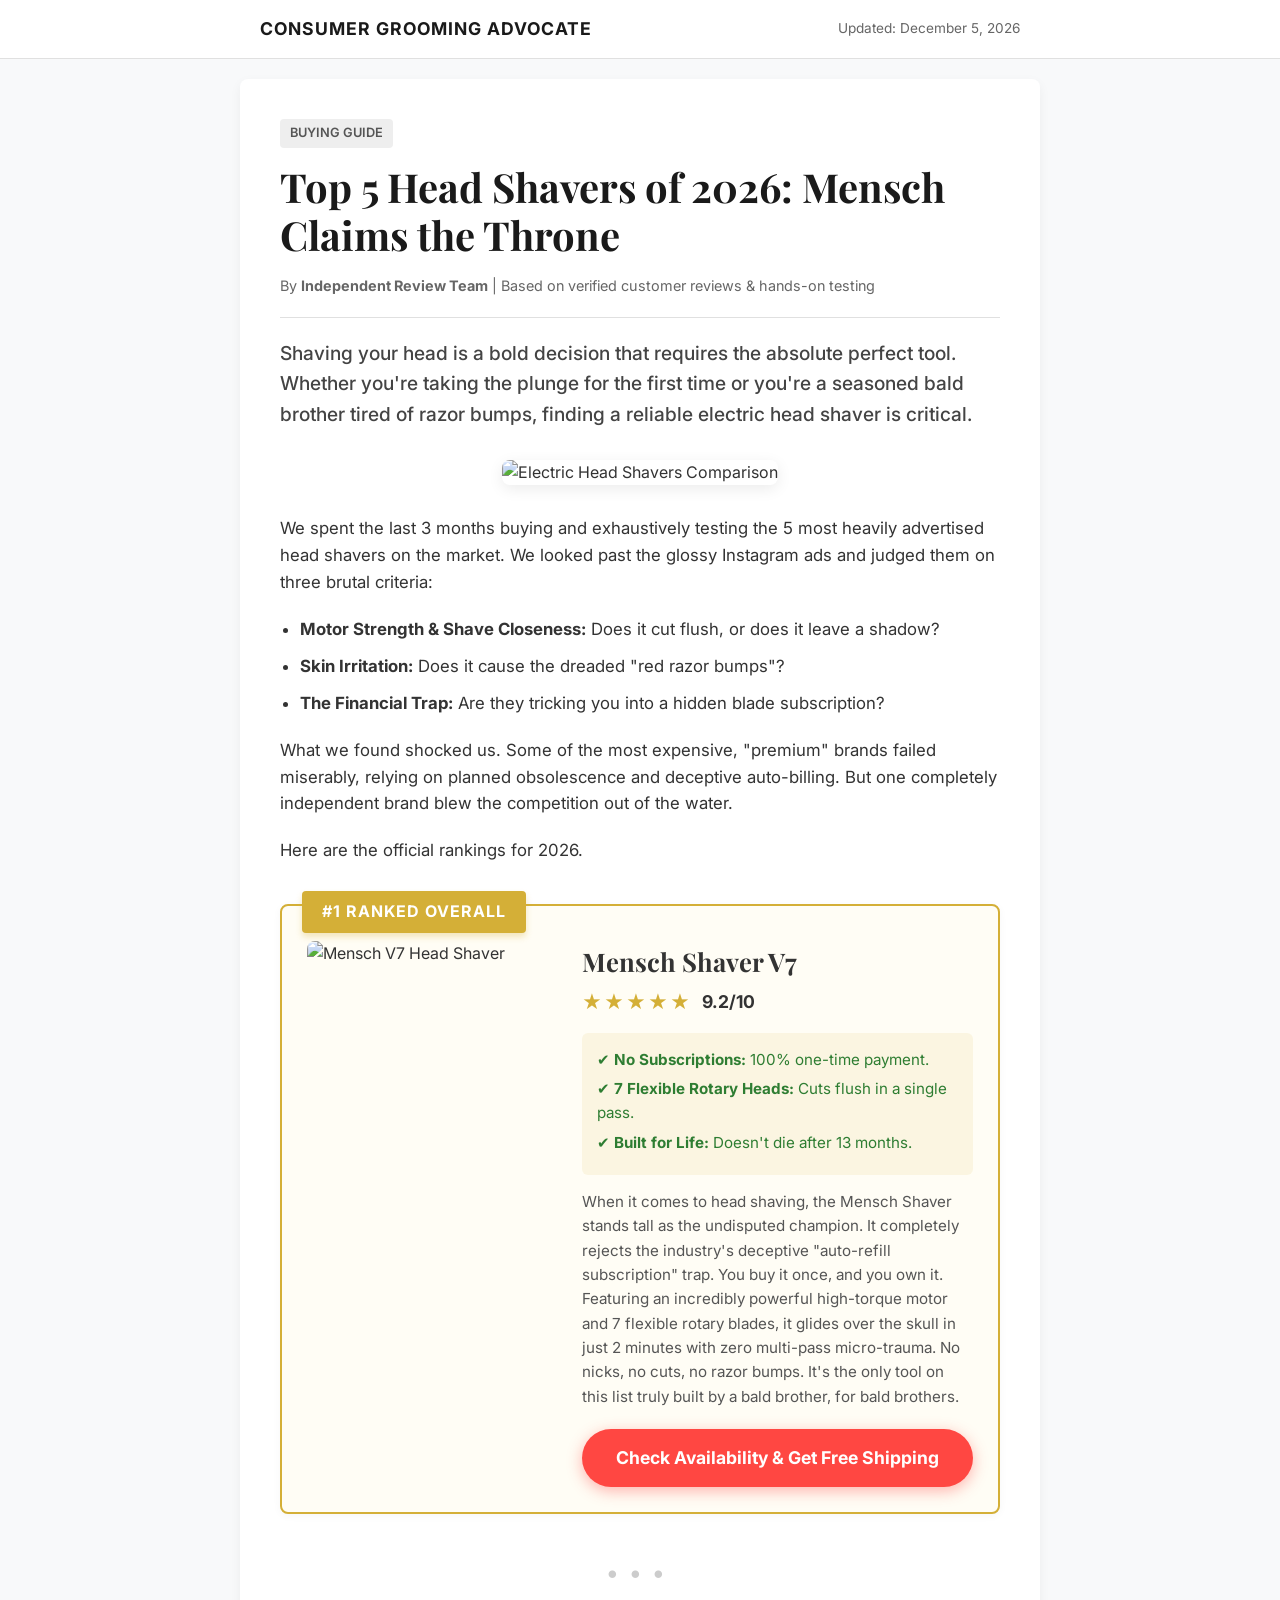
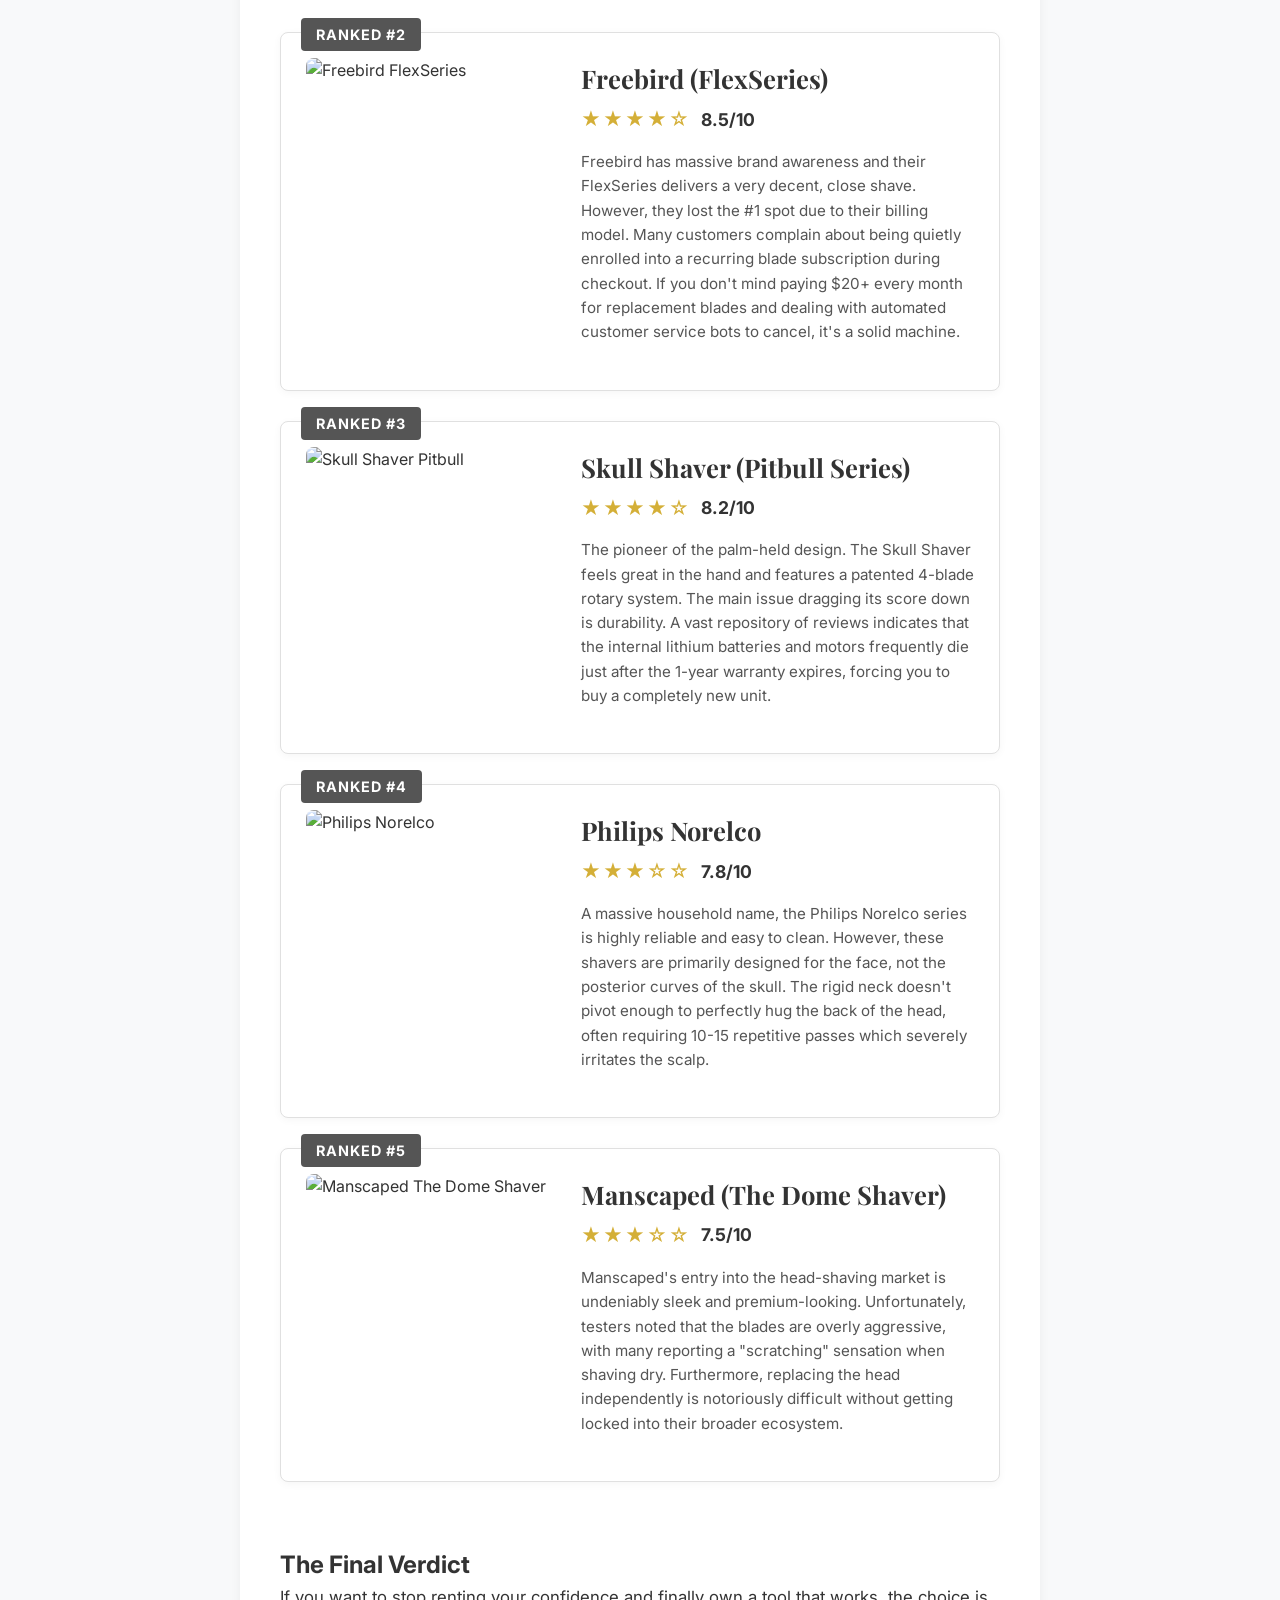
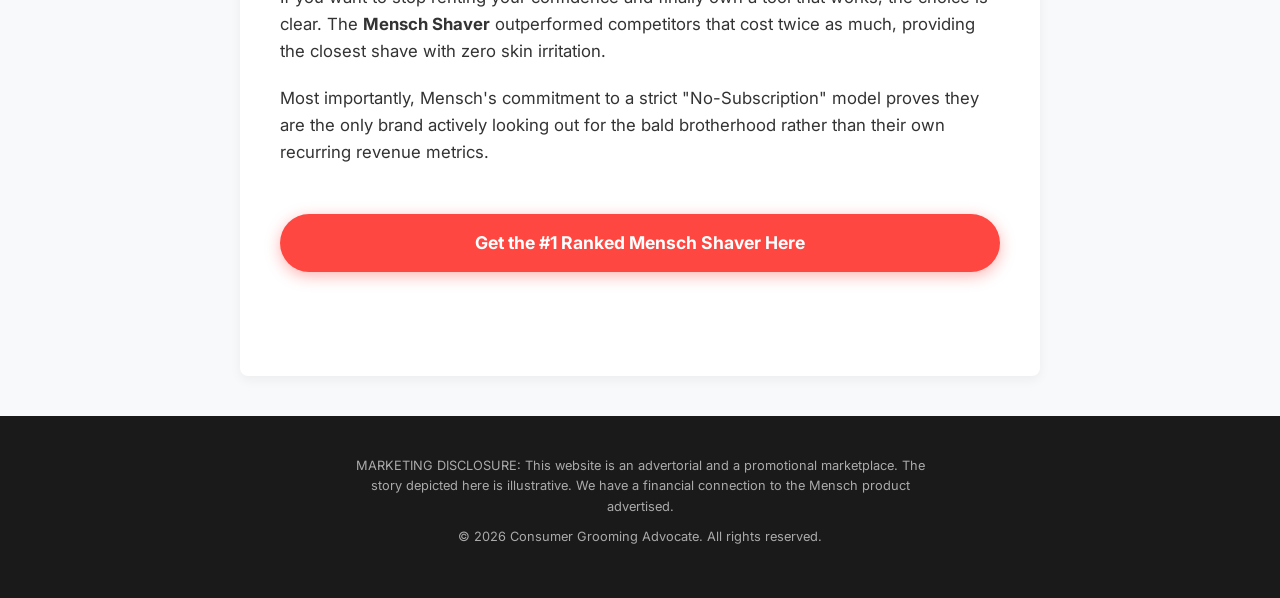
==== v4/index.html @ 23c62a21 "Add files via upload" ====
<!DOCTYPE html>
<html lang="en">
<head>
    <meta charset="UTF-8">
    <meta name="viewport" content="width=device-width, initial-scale=1.0">
    <title>Top 5 Head Shavers of 2026 | Consumer Grooming Advocate</title>
    <meta name="description" content="We tested the top head shavers on the market. See why Mensch claimed the #1 spot over Freebird, Skull Shaver, and Manscaped.">
    
    <!-- Google Fonts -->
    <link rel="preconnect" href="https://fonts.googleapis.com">
    <link rel="preconnect" href="https://fonts.gstatic.com" crossorigin>
    <link href="https://fonts.googleapis.com/css2?family=Inter:wght@400;500;600;700&family=Playfair+Display:wght@700;800&display=swap" rel="stylesheet">
    
    <link rel="stylesheet" href="styles.css">

    <!-- Meta Pixel Code -->
    <script>
    !function(f,b,e,v,n,t,s)
    {if(f.fbq)return;n=f.fbq=function(){n.callMethod?
    n.callMethod.apply(n,arguments):n.queue.push(arguments)};
    if(!f._fbq)f._fbq=n;n.push=n;n.loaded=!0;n.version='2.0';
    n.queue=[];t=b.createElement(e);t.async=!0;
    t.src=v;s=b.getElementsByTagName(e)[0];
    s.parentNode.insertBefore(t,s)}(window, document,'script',
    'https://connect.facebook.net/en_US/fbevents.js');
    fbq('init', '27125740710417165');
    fbq('track', 'PageView');
    </script>
    <noscript><img height="1" width="1" style="display:none"
    src="https://www.facebook.com/tr?id=27125740710417165&ev=PageView&noscript=1"
    /></noscript>
    <!-- End Meta Pixel Code -->
</head>
<body>

    <!-- Header -->
    <header class="site-header">
        <div class="container">
            <div class="logo">CONSUMER GROOMING ADVOCATE</div>
            <div class="header-date">Updated: <span id="current-date"></span></div>
        </div>
    </header>

    <main class="container article-container">
        <!-- Article Header -->
        <div class="article-header fade-in">
            <span class="category-tag">Buying Guide</span>
            <h1>Top 5 Head Shavers of 2026: Mensch Claims the Throne</h1>
            <div class="author-meta">
                By <strong>Independent Review Team</strong> | Based on verified customer reviews & hands-on testing
            </div>
        </div>

        <!-- Article Intro -->
        <div class="article-body fade-in">
            <p class="lead">Shaving your head is a bold decision that requires the absolute perfect tool. Whether you're taking the plunge for the first time or you're a seasoned bald brother tired of razor bumps, finding a reliable electric head shaver is critical.</p>
            
            <div style="margin: 30px 0; text-align: center;">
                <img src="ASSETS/hero.png" alt="Electric Head Shavers Comparison" style="max-width: 100%; border-radius: 8px; box-shadow: 0 4px 15px rgba(0,0,0,0.08);">
            </div>
            
            <p>We spent the last 3 months buying and exhaustively testing the 5 most heavily advertised head shavers on the market. We looked past the glossy Instagram ads and judged them on three brutal criteria:</p>
            <ul>
                <li><strong>Motor Strength & Shave Closeness:</strong> Does it cut flush, or does it leave a shadow?</li>
                <li><strong>Skin Irritation:</strong> Does it cause the dreaded "red razor bumps"?</li>
                <li><strong>The Financial Trap:</strong> Are they tricking you into a hidden blade subscription?</li>
            </ul>

            <p>What we found shocked us. Some of the most expensive, "premium" brands failed miserably, relying on planned obsolescence and deceptive auto-billing. But one completely independent brand blew the competition out of the water.</p>
            
            <p>Here are the official rankings for 2026.</p>
        </div>

        <!-- Rankings Section -->
        <div class="rankings-list">

            <!-- RANK #1: MENTSCH -->
            <div class="ranking-card winner-card fade-in">
                <div class="rank-badge rank-1">#1 RANKED OVERALL</div>
                
                <div class="card-grid">
                    <div class="card-image-col">
                        <!-- IMAGE PLACEHOLDER FOR MENSCH -->
                        <img src="ASSETS/mensch.png" alt="Mensch V7 Head Shaver" style="width: 100%; height: auto; border-radius: 8px; object-fit: cover;">
                    </div>
                    <div class="card-content-col">
                        <h2>Mensch Shaver V7</h2>
                        <div class="rating-box">
                            <span class="stars">★★★★★</span>
                            <span class="score">9.2/10</span>
                        </div>
                        <ul class="pros-cons">
                            <li class="pro">✔ <strong>No Subscriptions:</strong> 100% one-time payment.</li>
                            <li class="pro">✔ <strong>7 Flexible Rotary Heads:</strong> Cuts flush in a single pass.</li>
                            <li class="pro">✔ <strong>Built for Life:</strong> Doesn't die after 13 months.</li>
                        </ul>
                        <p class="review-text">When it comes to head shaving, the Mensch Shaver stands tall as the undisputed champion. It completely rejects the industry's deceptive "auto-refill subscription" trap. You buy it once, and you own it. Featuring an incredibly powerful high-torque motor and 7 flexible rotary blades, it glides over the skull in just 2 minutes with zero multi-pass micro-trauma. No nicks, no cuts, no razor bumps. It's the only tool on this list truly built by a bald brother, for bald brothers.</p>
                        
                        <a href="https://trymensch.com/products/mensch-v7" class="cta-button pulse">Check Availability & Get Free Shipping</a>
                    </div>
                </div>
            </div>

            <div class="separator fade-in"></div>

            <!-- RANK #2: FREEBIRD -->
            <div class="ranking-card fade-in">
                <div class="rank-badge">RANKED #2</div>
                
                <div class="card-grid">
                    <div class="card-image-col">
                        <!-- IMAGE PLACEHOLDER FOR FREEBIRD -->
                        <img src="ASSETS/freebird.jpg" alt="Freebird FlexSeries" style="width: 100%; height: auto; border-radius: 8px; object-fit: cover;">
                    </div>
                    <div class="card-content-col">
                        <h2>Freebird (FlexSeries)</h2>
                        <div class="rating-box">
                            <span class="stars">★★★★☆</span>
                            <span class="score">8.5/10</span>
                        </div>
                        <p class="review-text">Freebird has massive brand awareness and their FlexSeries delivers a very decent, close shave. However, they lost the #1 spot due to their billing model. Many customers complain about being quietly enrolled into a recurring blade subscription during checkout. If you don't mind paying $20+ every month for replacement blades and dealing with automated customer service bots to cancel, it's a solid machine.</p>
                    </div>
                </div>
            </div>

            <!-- RANK #3: SKULL SHAVER -->
            <div class="ranking-card fade-in">
                <div class="rank-badge">RANKED #3</div>
                
                <div class="card-grid">
                    <div class="card-image-col">
                        <!-- IMAGE PLACEHOLDER FOR SKULL SHAVER -->
                        <img src="ASSETS/skull shaver.webp" alt="Skull Shaver Pitbull" style="width: 100%; height: auto; border-radius: 8px; object-fit: cover;">
                    </div>
                    <div class="card-content-col">
                        <h2>Skull Shaver (Pitbull Series)</h2>
                        <div class="rating-box">
                            <span class="stars">★★★★☆</span>
                            <span class="score">8.2/10</span>
                        </div>
                        <p class="review-text">The pioneer of the palm-held design. The Skull Shaver feels great in the hand and features a patented 4-blade rotary system. The main issue dragging its score down is durability. A vast repository of reviews indicates that the internal lithium batteries and motors frequently die just after the 1-year warranty expires, forcing you to buy a completely new unit.</p>
                    </div>
                </div>
            </div>

            <!-- RANK #4: PHILIPS NORELCO -->
            <div class="ranking-card fade-in">
                <div class="rank-badge">RANKED #4</div>
                
                <div class="card-grid">
                    <div class="card-image-col">
                        <!-- IMAGE PLACEHOLDER FOR PHILIPS -->
                        <img src="ASSETS/Philips Norelco.png" alt="Philips Norelco" style="width: 100%; height: auto; border-radius: 8px; object-fit: cover;">
                    </div>
                    <div class="card-content-col">
                        <h2>Philips Norelco</h2>
                        <div class="rating-box">
                            <span class="stars">★★★☆☆</span>
                            <span class="score">7.8/10</span>
                        </div>
                        <p class="review-text">A massive household name, the Philips Norelco series is highly reliable and easy to clean. However, these shavers are primarily designed for the face, not the posterior curves of the skull. The rigid neck doesn't pivot enough to perfectly hug the back of the head, often requiring 10-15 repetitive passes which severely irritates the scalp.</p>
                    </div>
                </div>
            </div>

            <!-- RANK #5: MANSCAPED -->
            <div class="ranking-card fade-in">
                <div class="rank-badge">RANKED #5</div>
                
                <div class="card-grid">
                    <div class="card-image-col">
                        <!-- IMAGE PLACEHOLDER FOR MANSCAPED -->
                        <img src="ASSETS/Manscaped (The Dome Shaver).png" alt="Manscaped The Dome Shaver" style="width: 100%; height: auto; border-radius: 8px; object-fit: cover;">
                    </div>
                    <div class="card-content-col">
                        <h2>Manscaped (The Dome Shaver)</h2>
                        <div class="rating-box">
                            <span class="stars">★★★☆☆</span>
                            <span class="score">7.5/10</span>
                        </div>
                        <p class="review-text">Manscaped's entry into the head-shaving market is undeniably sleek and premium-looking. Unfortunately, testers noted that the blades are overly aggressive, with many reporting a "scratching" sensation when shaving dry. Furthermore, replacing the head independently is notoriously difficult without getting locked into their broader ecosystem.</p>
                    </div>
                </div>
            </div>

        </div>

        <!-- Conclusion -->
        <div class="article-body fade-in" style="margin-top: 4rem; padding-bottom: 4rem;">
            <h2>The Final Verdict</h2>
            <p>If you want to stop renting your confidence and finally own a tool that works, the choice is clear. The <strong>Mensch Shaver</strong> outperformed competitors that cost twice as much, providing the closest shave with zero skin irritation.</p>
            <p>Most importantly, Mensch's commitment to a strict "No-Subscription" model proves they are the only brand actively looking out for the bald brotherhood rather than their own recurring revenue metrics.</p>
            
            <div style="text-align: center; margin-top: 3rem;">
                <a href="https://trymensch.com/products/mensch-v7" class="cta-button pulse">Get the #1 Ranked Mensch Shaver Here</a>
            </div>
        </div>

    </main>

    <footer class="site-footer">
        <div class="container">
            <p>MARKETING DISCLOSURE: This website is an advertorial and a promotional marketplace. The story depicted here is illustrative. We have a financial connection to the Mensch product advertised.</p>
            <p>&copy; 2026 Consumer Grooming Advocate. All rights reserved.</p>
        </div>
    </footer>


    <script src="script.js"></script>
</body>
</html>
---- v4/styles.css ----
:root {
    --primary-color: #1a1a1a;
    --bg-color: #f8f9fa;
    --text-color: #333333;
    --accent-color: #d4af37; /* Gold for winner */
    --link-color: #0056b3;
    --border-color: #e0e0e0;
    --card-bg: #ffffff;
    --cta-color: #ff4742;
    --cta-hover: #e03a35;
}

* {
    margin: 0;
    padding: 0;
    box-sizing: border-box;
}

body {
    font-family: 'Inter', sans-serif;
    background-color: var(--bg-color);
    color: var(--text-color);
    line-height: 1.6;
}

.container {
    max-width: 800px;
    margin: 0 auto;
    padding: 0 20px;
}

/* Header */
.site-header {
    background-color: #ffffff;
    border-bottom: 1px solid var(--border-color);
    padding: 15px 0;
    text-align: center;
}

.site-header .container {
    display: flex;
    justify-content: space-between;
    align-items: center;
}

.logo {
    font-weight: 700;
    font-size: 1.1rem;
    letter-spacing: 1px;
    color: var(--primary-color);
}

.header-date {
    font-size: 0.85rem;
    color: #666;
}

/* Article Container */
.article-container {
    background-color: #ffffff;
    padding: 40px 40px;
    margin-top: 20px;
    box-shadow: 0 4px 12px rgba(0,0,0,0.05);
    border-radius: 8px;
}

.category-tag {
    display: inline-block;
    background-color: #eee;
    color: #555;
    padding: 4px 10px;
    border-radius: 4px;
    font-size: 0.8rem;
    font-weight: 600;
    text-transform: uppercase;
    margin-bottom: 15px;
}

.article-header h1 {
    font-family: 'Playfair Display', serif;
    font-size: 2.5rem;
    line-height: 1.2;
    color: var(--primary-color);
    margin-bottom: 15px;
}

.author-meta {
    font-size: 0.9rem;
    color: #666;
    border-bottom: 1px solid var(--border-color);
    padding-bottom: 20px;
    margin-bottom: 20px;
}

.article-body .lead {
    font-size: 1.2rem;
    font-weight: 500;
    color: #444;
    margin-bottom: 20px;
}

.article-body p {
    margin-bottom: 20px;
    font-size: 1.05rem;
}

.article-body ul {
    margin-bottom: 20px;
    padding-left: 20px;
    font-size: 1.05rem;
}

.article-body li {
    margin-bottom: 10px;
}

/* Rankings */
.rankings-list {
    margin-top: 40px;
}

.ranking-card {
    background-color: var(--card-bg);
    border: 1px solid var(--border-color);
    border-radius: 8px;
    padding: 25px;
    margin-bottom: 30px;
    position: relative;
    box-shadow: 0 2px 8px rgba(0,0,0,0.04);
    transition: transform 0.2s ease;
}

.ranking-card:hover {
    transform: translateY(-2px);
}

.rank-badge {
    position: absolute;
    top: -15px;
    left: 20px;
    background-color: #555;
    color: white;
    padding: 5px 15px;
    font-weight: 700;
    border-radius: 4px;
    font-size: 0.9rem;
    letter-spacing: 1px;
}

.rank-1 {
    background-color: var(--accent-color);
    font-size: 1rem;
    padding: 8px 20px;
    box-shadow: 0 4px 6px rgba(212, 175, 55, 0.3);
}

.winner-card {
    border: 2px solid var(--accent-color);
    background-color: #fffdf5; /* Slight gold tint */
    padding: 35px 25px 25px;
}

.card-grid {
    display: flex;
    gap: 25px;
    align-items: flex-start;
}

.card-image-col {
    flex: 0 0 250px;
}

/* Image Placeholder Style */
.image-placeholder {
    width: 100%;
    aspect-ratio: 1 / 1;
    background-color: #e9ecef;
    border: 2px dashed #adb5bd;
    border-radius: 8px;
    display: flex;
    align-items: center;
    justify-content: center;
    text-align: center;
    padding: 20px;
    color: #6c757d;
    font-weight: 600;
    font-size: 0.9rem;
}

.card-content-col {
    flex: 1;
}

.card-content-col h2 {
    font-family: 'Playfair Display', serif;
    font-size: 1.6rem;
    margin-bottom: 5px;
    margin-top: 0;
}

.rating-box {
    margin-bottom: 15px;
    display: flex;
    align-items: center;
    gap: 10px;
}

.stars {
    color: var(--accent-color);
    font-size: 1.2rem;
    letter-spacing: 2px;
}

.score {
    font-weight: 700;
    font-size: 1.1rem;
}

.pros-cons {
    list-style: none;
    padding: 0;
    margin-bottom: 15px;
    background-color: rgba(212, 175, 55, 0.1);
    padding: 15px;
    border-radius: 6px;
}

.pro {
    color: #2e7d32;
    margin-bottom: 5px;
    font-size: 0.95rem;
}

.review-text {
    font-size: 0.95rem;
    color: #555;
    margin-bottom: 20px;
}

.separator {
    text-align: center;
    margin: 40px 0;
    color: #ccc;
    font-size: 1.5rem;
    letter-spacing: 10px;
}
.separator::after {
    content: "•••";
}

/* Buttons */
.cta-button {
    display: inline-block;
    background-color: var(--cta-color);
    color: white;
    text-decoration: none;
    padding: 15px 30px;
    font-size: 1.1rem;
    font-weight: 700;
    border-radius: 50px;
    text-align: center;
    transition: background-color 0.2s, transform 0.2s;
    width: 100%;
    box-shadow: 0 4px 15px rgba(255, 71, 66, 0.4);
}

.cta-button:hover {
    background-color: var(--cta-hover);
    transform: translateY(-2px);
}


.pulse {
    animation: pulse 2s infinite;
}

@keyframes pulse {
    0% { transform: scale(1); }
    50% { transform: scale(1.02); }
    100% { transform: scale(1); }
}

/* Animations */
.fade-in {
    opacity: 0;
    transform: translateY(20px);
    transition: opacity 0.6s ease-out, transform 0.6s ease-out;
}

.fade-in.visible {
    opacity: 1;
    transform: translateY(0);
}

/* Footer */
.site-footer {
    background-color: var(--primary-color);
    color: #aaa;
    text-align: center;
    padding: 40px 20px;
    font-size: 0.8rem;
    margin-top: 40px;
}

.site-footer p {
    margin-bottom: 10px;
    max-width: 600px;
    margin-left: auto;
    margin-right: auto;
}

/* Responsive */
@media (max-width: 768px) {
    .article-container {
        padding: 20px 15px;
        margin-top: 0;
        border-radius: 0;
    }
    
    .article-header h1 {
        font-size: 2rem;
    }
    
    .card-grid {
        flex-direction: column;
    }
    
    .card-image-col {
        width: 100%;
        flex: none;
    }
    
    .image-placeholder {
        aspect-ratio: 16/9;
    }
}
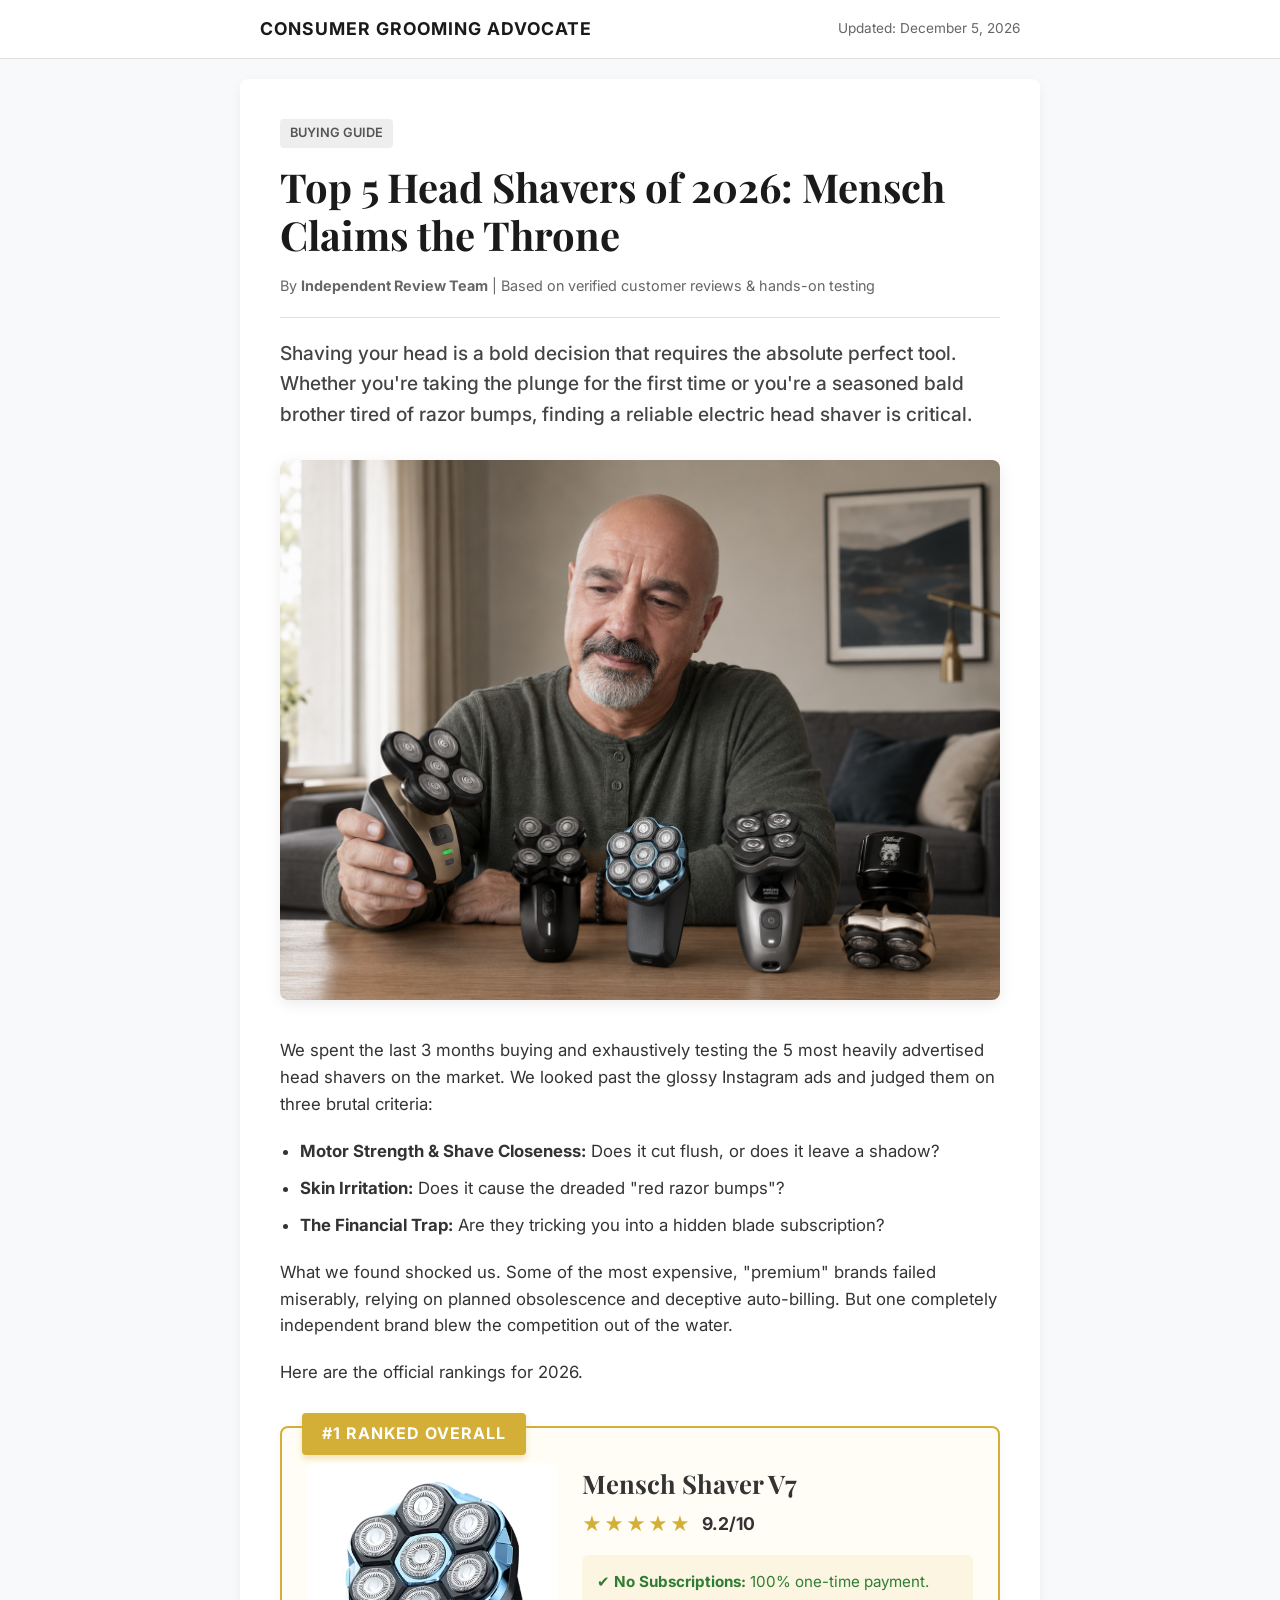
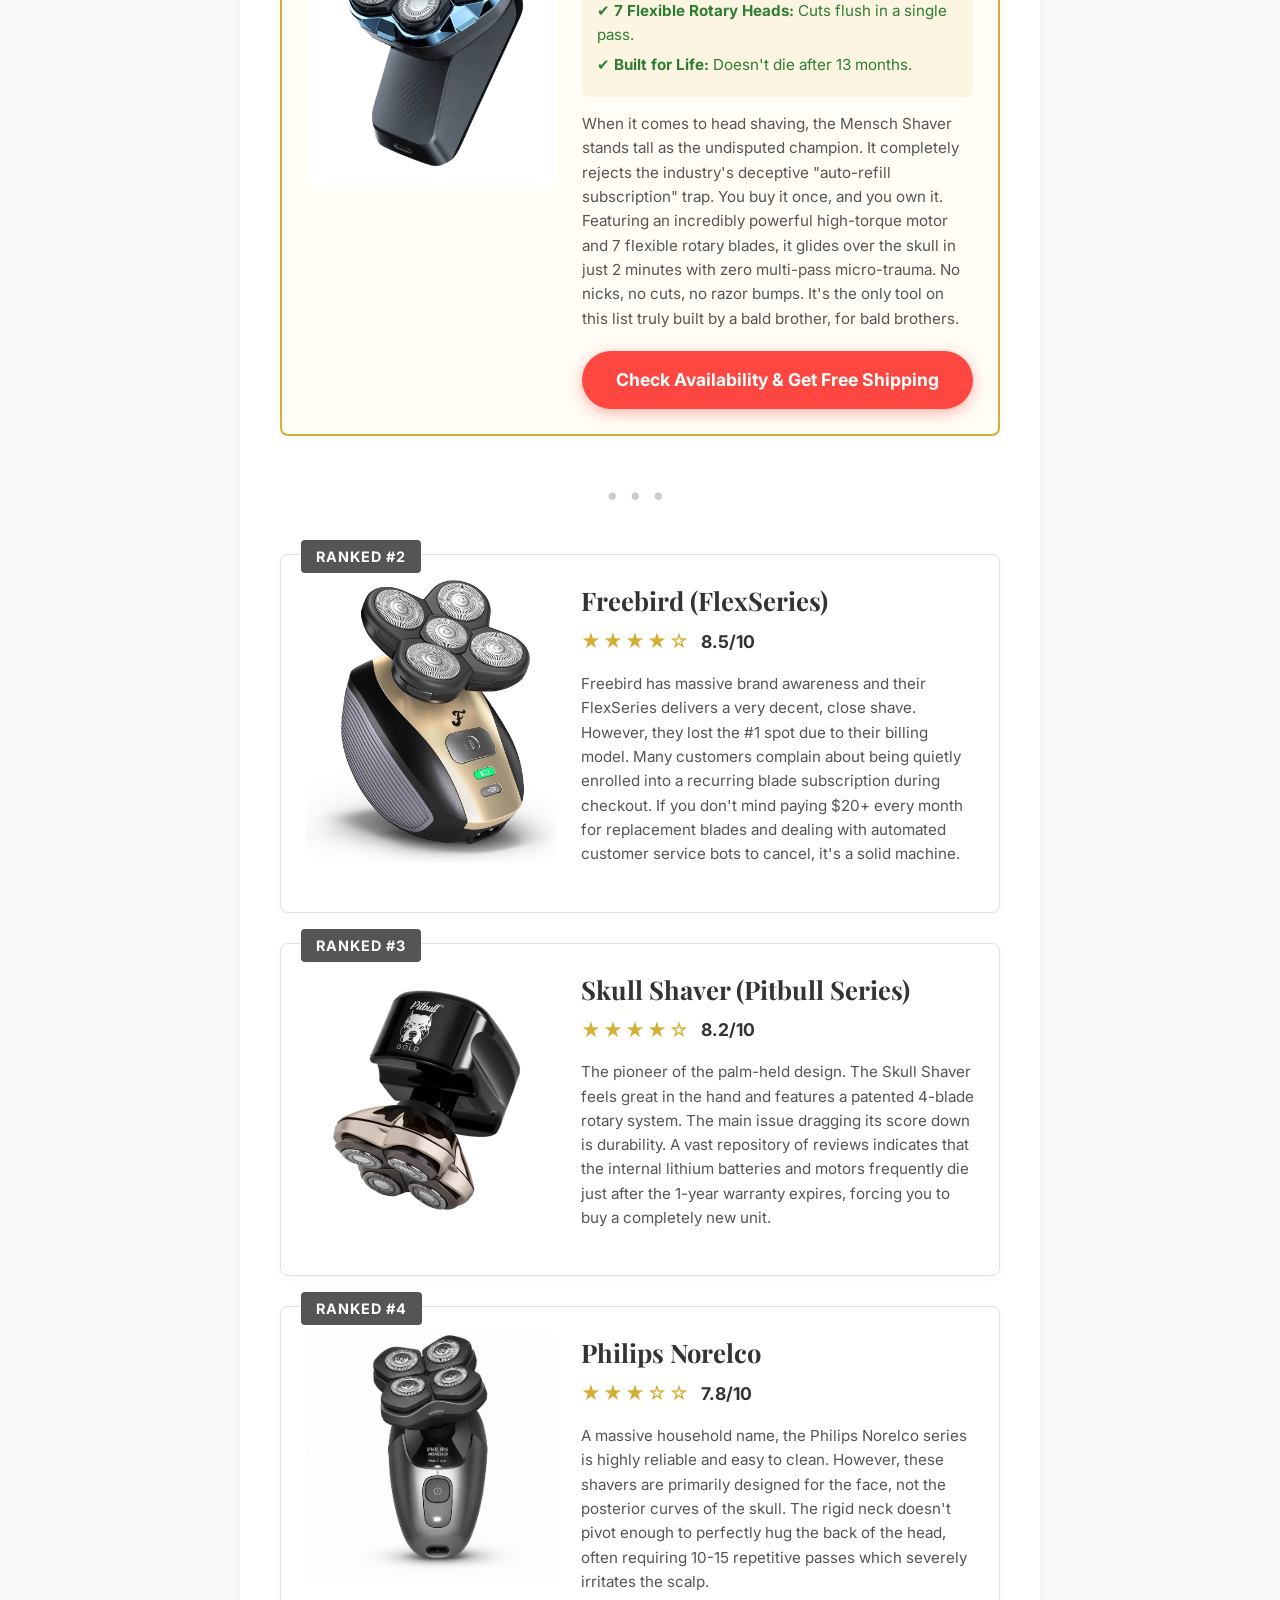
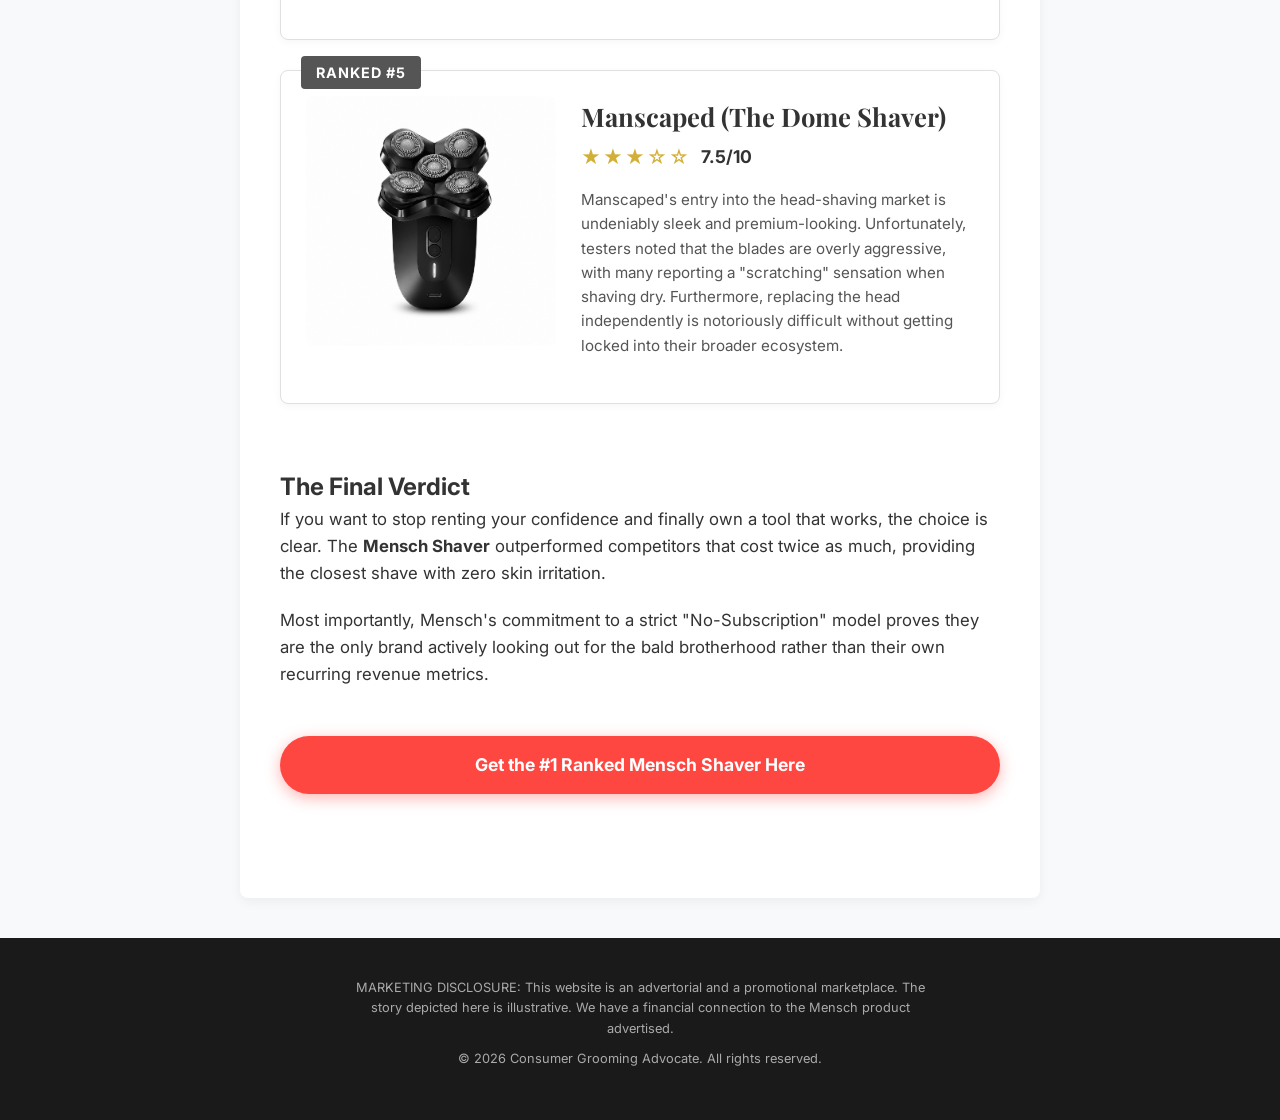
==== commit 728254e7: "Add files via upload" ====
--- a/v4/index.html
+++ b/v4/index.html
@@ -56,7 +56,7 @@
             <p class="lead">Shaving your head is a bold decision that requires the absolute perfect tool. Whether you're taking the plunge for the first time or you're a seasoned bald brother tired of razor bumps, finding a reliable electric head shaver is critical.</p>
             
             <div style="margin: 30px 0; text-align: center;">
-                <img src="ASSETS/hero.png" alt="Electric Head Shavers Comparison" style="max-width: 100%; border-radius: 8px; box-shadow: 0 4px 15px rgba(0,0,0,0.08);">
+                <img src="assets/hero.png" alt="Electric Head Shavers Comparison" style="max-width: 100%; border-radius: 8px; box-shadow: 0 4px 15px rgba(0,0,0,0.08);">
             </div>
             
             <p>We spent the last 3 months buying and exhaustively testing the 5 most heavily advertised head shavers on the market. We looked past the glossy Instagram ads and judged them on three brutal criteria:</p>
@@ -81,7 +81,7 @@
                 <div class="card-grid">
                     <div class="card-image-col">
                         <!-- IMAGE PLACEHOLDER FOR MENSCH -->
-                        <img src="ASSETS/mensch.png" alt="Mensch V7 Head Shaver" style="width: 100%; height: auto; border-radius: 8px; object-fit: cover;">
+                        <img src="assets/mensch.png" alt="Mensch V7 Head Shaver" style="width: 100%; height: auto; border-radius: 8px; object-fit: cover;">
                     </div>
                     <div class="card-content-col">
                         <h2>Mensch Shaver V7</h2>
@@ -110,7 +110,7 @@
                 <div class="card-grid">
                     <div class="card-image-col">
                         <!-- IMAGE PLACEHOLDER FOR FREEBIRD -->
-                        <img src="ASSETS/freebird.jpg" alt="Freebird FlexSeries" style="width: 100%; height: auto; border-radius: 8px; object-fit: cover;">
+                        <img src="assets/freebird.jpg" alt="Freebird FlexSeries" style="width: 100%; height: auto; border-radius: 8px; object-fit: cover;">
                     </div>
                     <div class="card-content-col">
                         <h2>Freebird (FlexSeries)</h2>
@@ -130,7 +130,7 @@
                 <div class="card-grid">
                     <div class="card-image-col">
                         <!-- IMAGE PLACEHOLDER FOR SKULL SHAVER -->
-                        <img src="ASSETS/skull shaver.webp" alt="Skull Shaver Pitbull" style="width: 100%; height: auto; border-radius: 8px; object-fit: cover;">
+                        <img src="assets/skull-shaver.webp" alt="Skull Shaver Pitbull" style="width: 100%; height: auto; border-radius: 8px; object-fit: cover;">
                     </div>
                     <div class="card-content-col">
                         <h2>Skull Shaver (Pitbull Series)</h2>
@@ -150,7 +150,7 @@
                 <div class="card-grid">
                     <div class="card-image-col">
                         <!-- IMAGE PLACEHOLDER FOR PHILIPS -->
-                        <img src="ASSETS/Philips Norelco.png" alt="Philips Norelco" style="width: 100%; height: auto; border-radius: 8px; object-fit: cover;">
+                        <img src="assets/philips.png" alt="Philips Norelco" style="width: 100%; height: auto; border-radius: 8px; object-fit: cover;">
                     </div>
                     <div class="card-content-col">
                         <h2>Philips Norelco</h2>
@@ -170,7 +170,7 @@
                 <div class="card-grid">
                     <div class="card-image-col">
                         <!-- IMAGE PLACEHOLDER FOR MANSCAPED -->
-                        <img src="ASSETS/Manscaped (The Dome Shaver).png" alt="Manscaped The Dome Shaver" style="width: 100%; height: auto; border-radius: 8px; object-fit: cover;">
+                        <img src="assets/manscaped.png" alt="Manscaped The Dome Shaver" style="width: 100%; height: auto; border-radius: 8px; object-fit: cover;">
                     </div>
                     <div class="card-content-col">
                         <h2>Manscaped (The Dome Shaver)</h2>
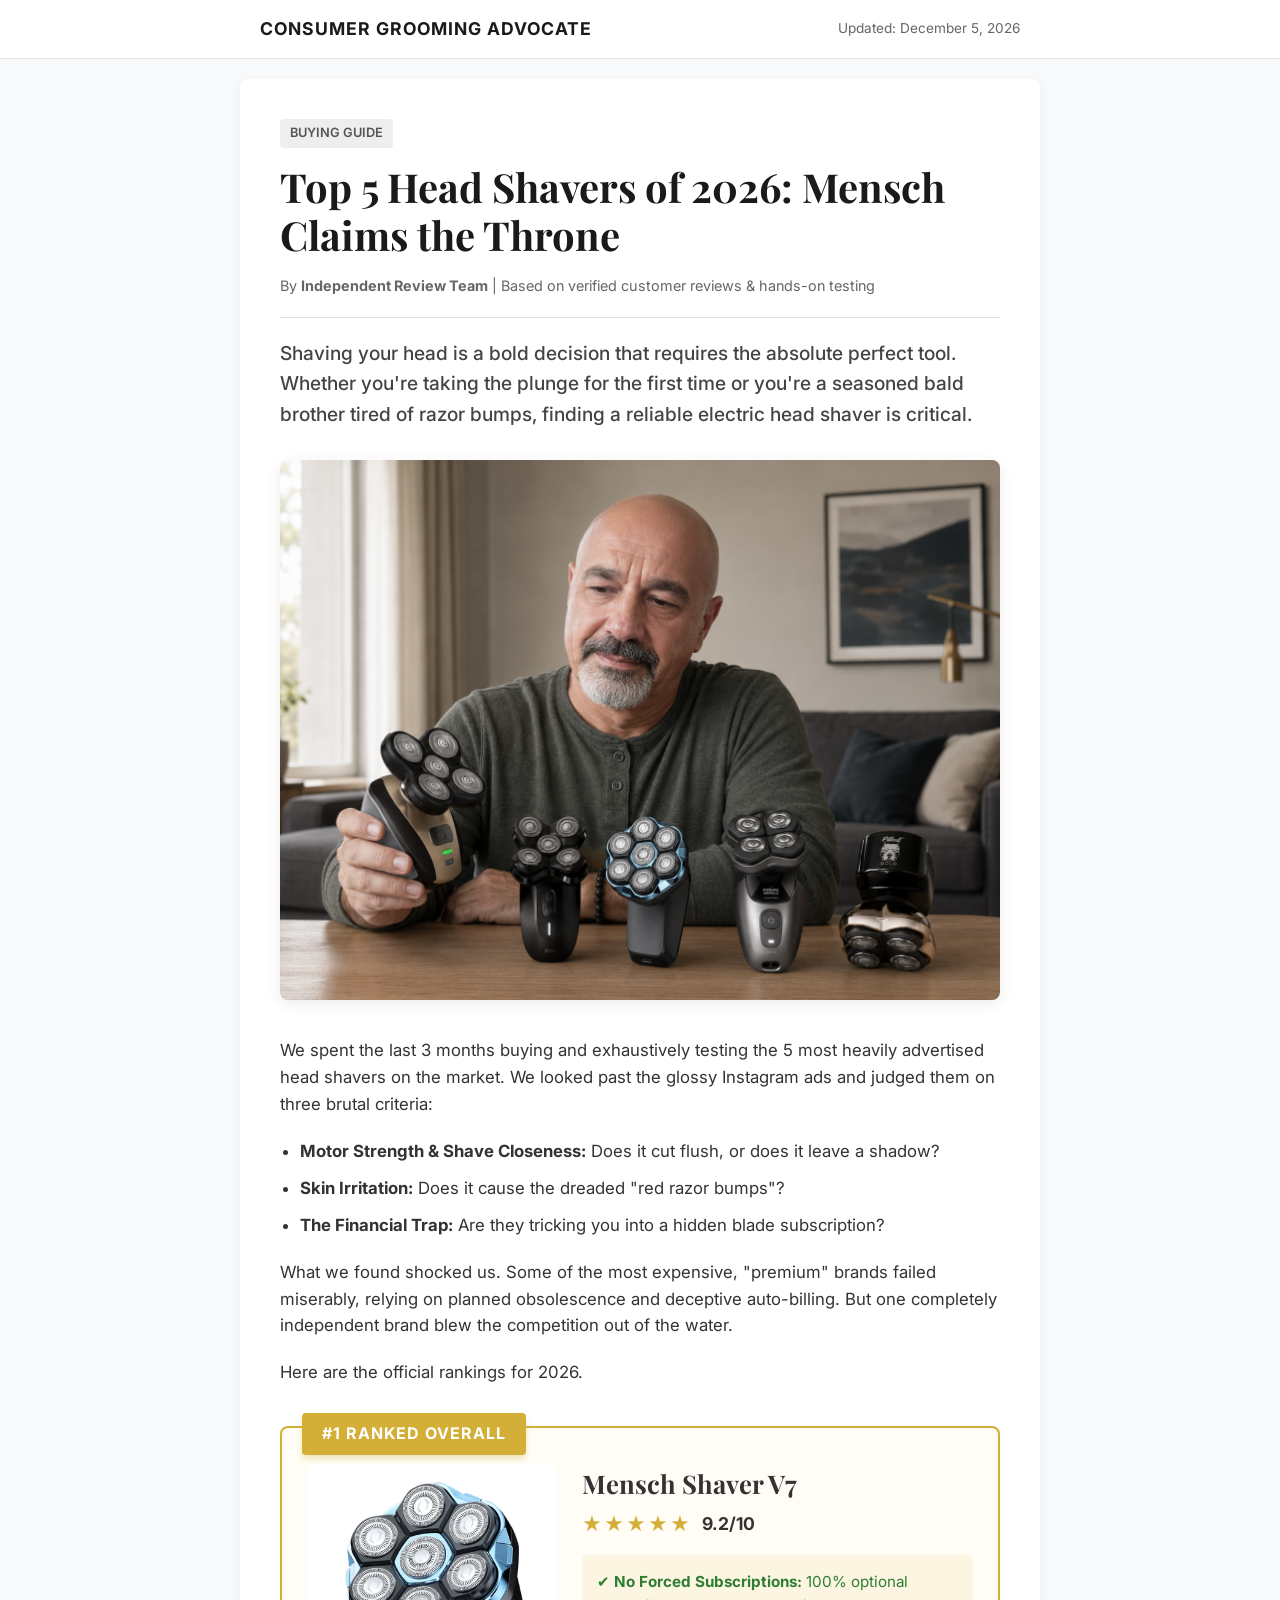
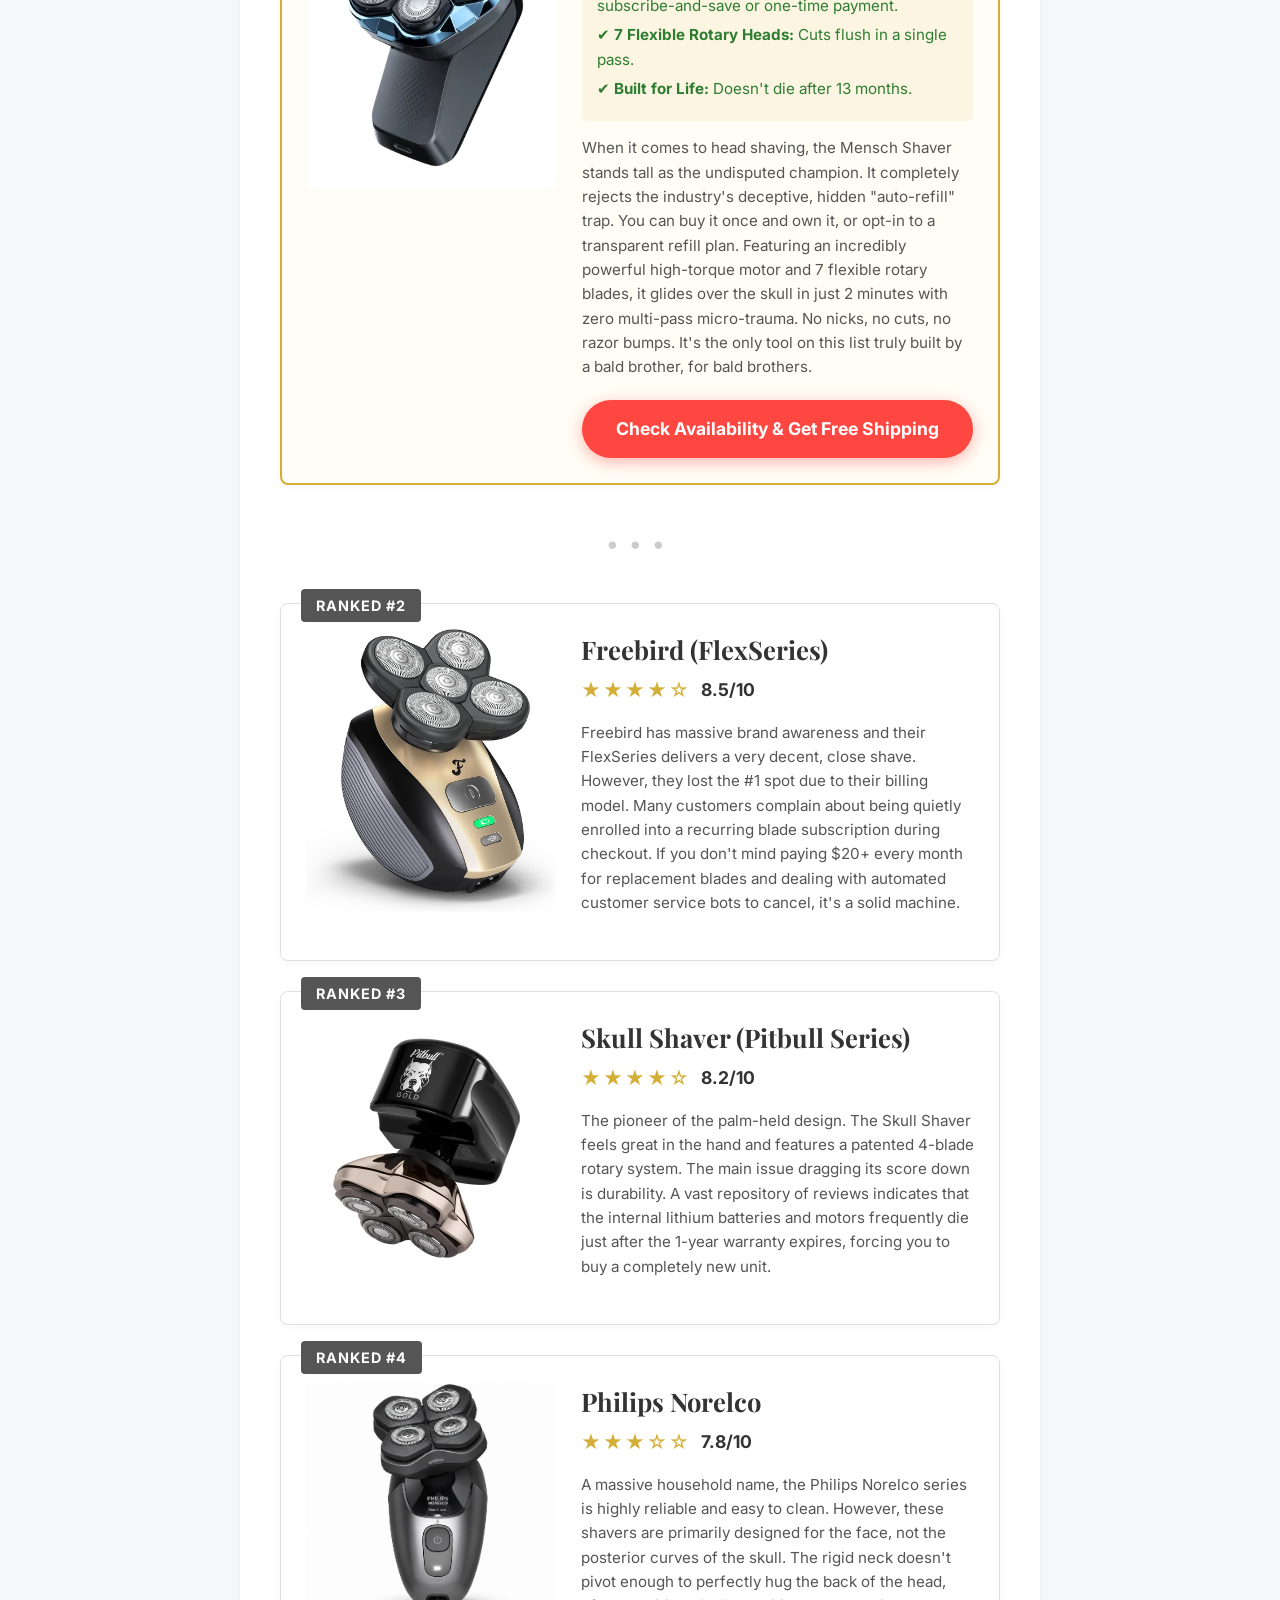
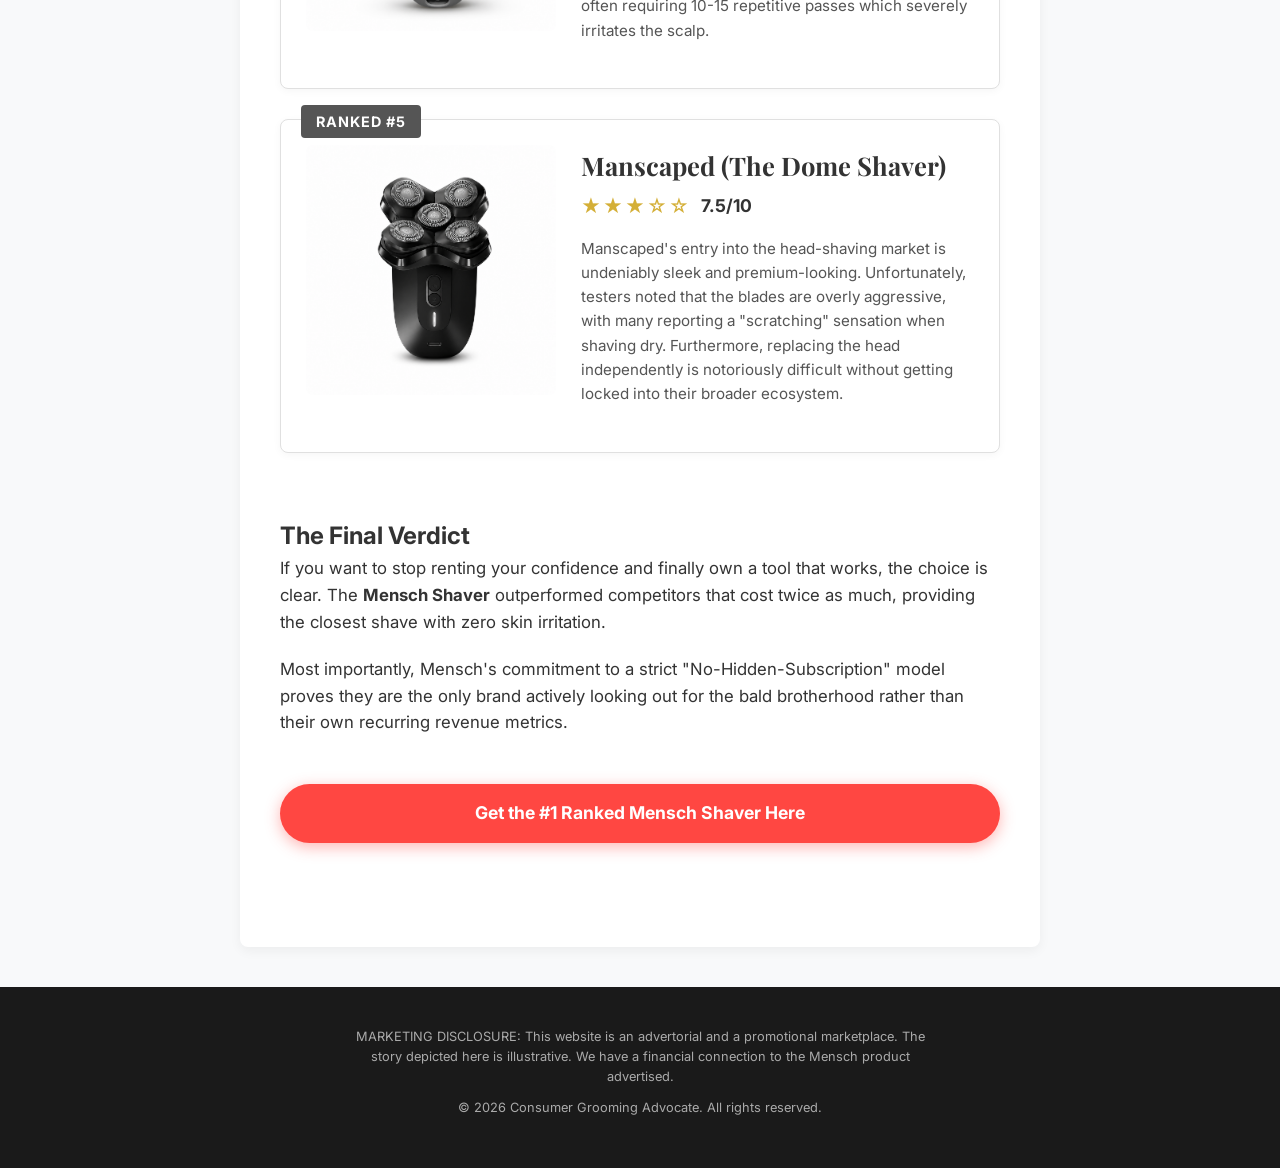
==== commit 5a8dda3f: "Add files via upload" ====
--- a/v4/index.html
+++ b/v4/index.html
@@ -90,11 +90,11 @@
                             <span class="score">9.2/10</span>
                         </div>
                         <ul class="pros-cons">
-                            <li class="pro">✔ <strong>No Subscriptions:</strong> 100% one-time payment.</li>
+                            <li class="pro">✔ <strong>No Forced Subscriptions:</strong> 100% optional subscribe-and-save or one-time payment.</li>
                             <li class="pro">✔ <strong>7 Flexible Rotary Heads:</strong> Cuts flush in a single pass.</li>
                             <li class="pro">✔ <strong>Built for Life:</strong> Doesn't die after 13 months.</li>
                         </ul>
-                        <p class="review-text">When it comes to head shaving, the Mensch Shaver stands tall as the undisputed champion. It completely rejects the industry's deceptive "auto-refill subscription" trap. You buy it once, and you own it. Featuring an incredibly powerful high-torque motor and 7 flexible rotary blades, it glides over the skull in just 2 minutes with zero multi-pass micro-trauma. No nicks, no cuts, no razor bumps. It's the only tool on this list truly built by a bald brother, for bald brothers.</p>
+                        <p class="review-text">When it comes to head shaving, the Mensch Shaver stands tall as the undisputed champion. It completely rejects the industry's deceptive, hidden "auto-refill" trap. You can buy it once and own it, or opt-in to a transparent refill plan. Featuring an incredibly powerful high-torque motor and 7 flexible rotary blades, it glides over the skull in just 2 minutes with zero multi-pass micro-trauma. No nicks, no cuts, no razor bumps. It's the only tool on this list truly built by a bald brother, for bald brothers.</p>
                         
                         <a href="https://trymensch.com/products/mensch-v7" class="cta-button pulse">Check Availability & Get Free Shipping</a>
                     </div>
@@ -189,7 +189,7 @@
         <div class="article-body fade-in" style="margin-top: 4rem; padding-bottom: 4rem;">
             <h2>The Final Verdict</h2>
             <p>If you want to stop renting your confidence and finally own a tool that works, the choice is clear. The <strong>Mensch Shaver</strong> outperformed competitors that cost twice as much, providing the closest shave with zero skin irritation.</p>
-            <p>Most importantly, Mensch's commitment to a strict "No-Subscription" model proves they are the only brand actively looking out for the bald brotherhood rather than their own recurring revenue metrics.</p>
+            <p>Most importantly, Mensch's commitment to a strict "No-Hidden-Subscription" model proves they are the only brand actively looking out for the bald brotherhood rather than their own recurring revenue metrics.</p>
             
             <div style="text-align: center; margin-top: 3rem;">
                 <a href="https://trymensch.com/products/mensch-v7" class="cta-button pulse">Get the #1 Ranked Mensch Shaver Here</a>
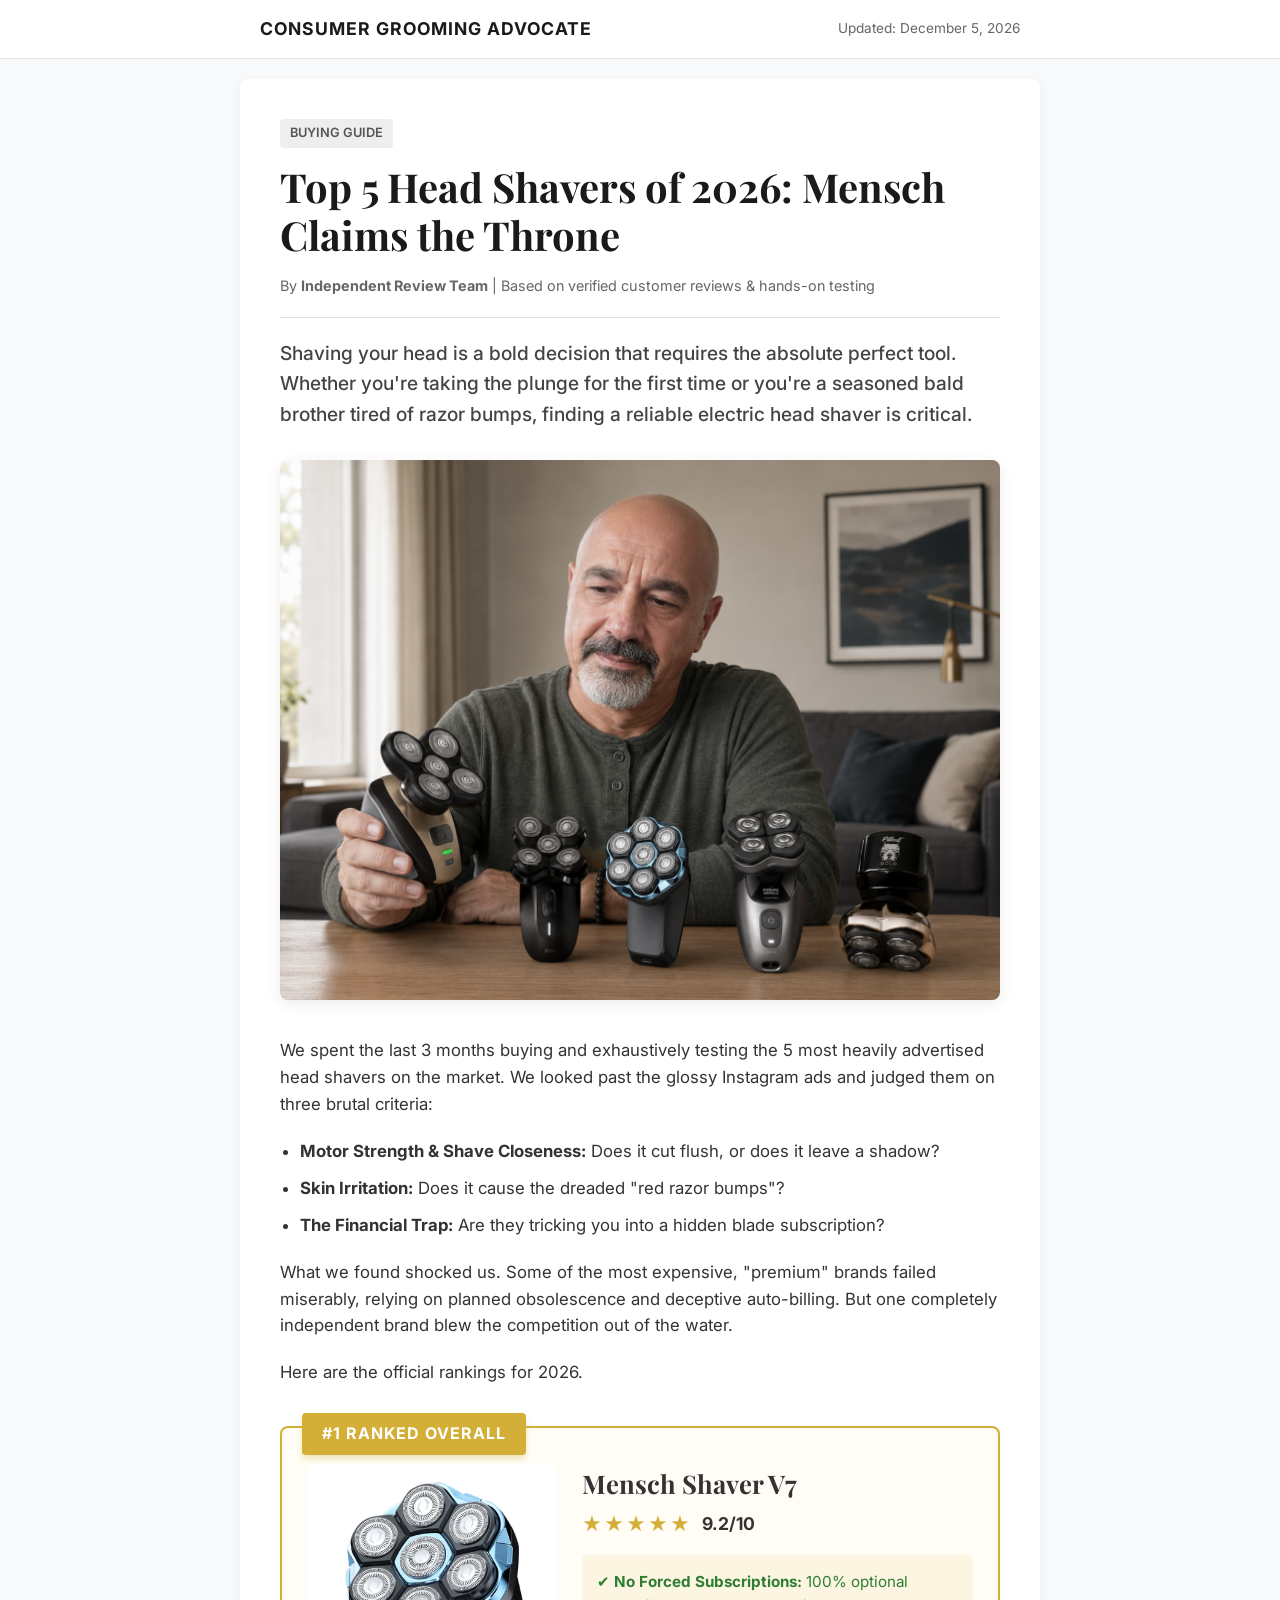
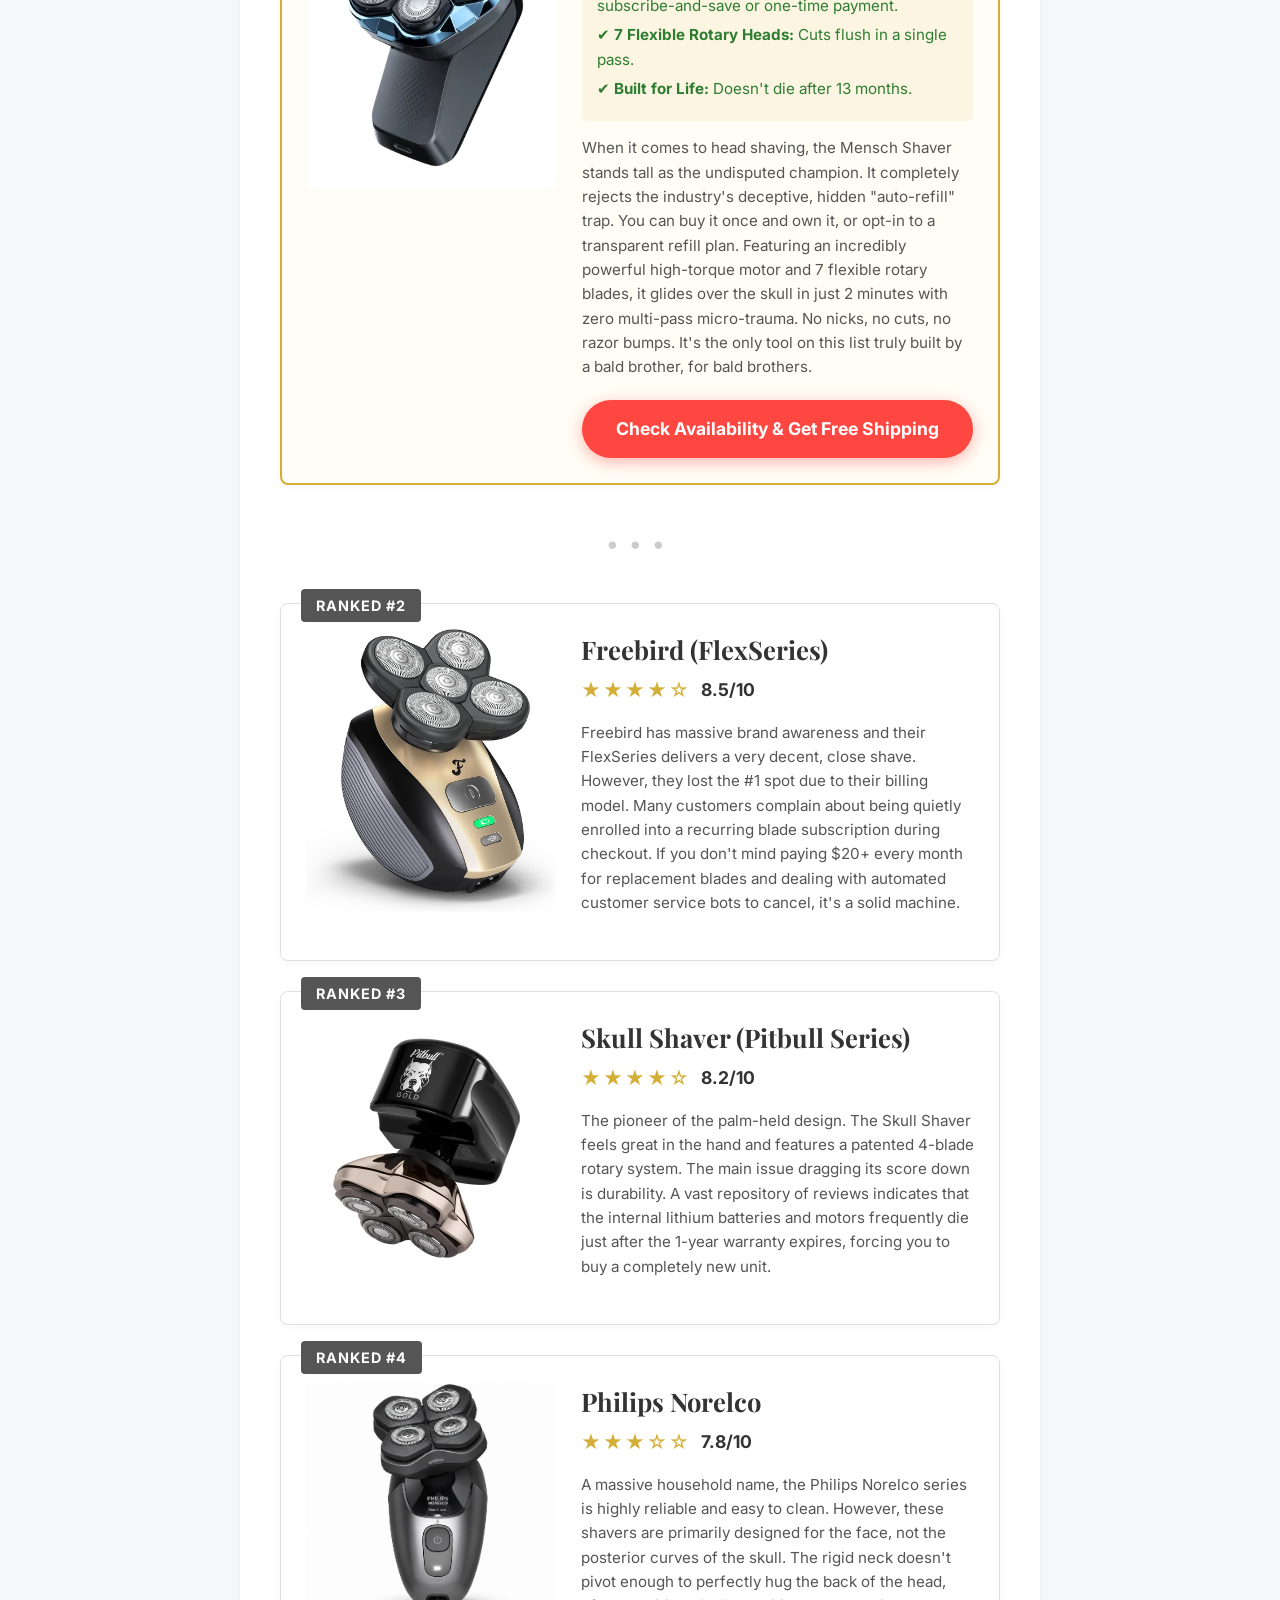
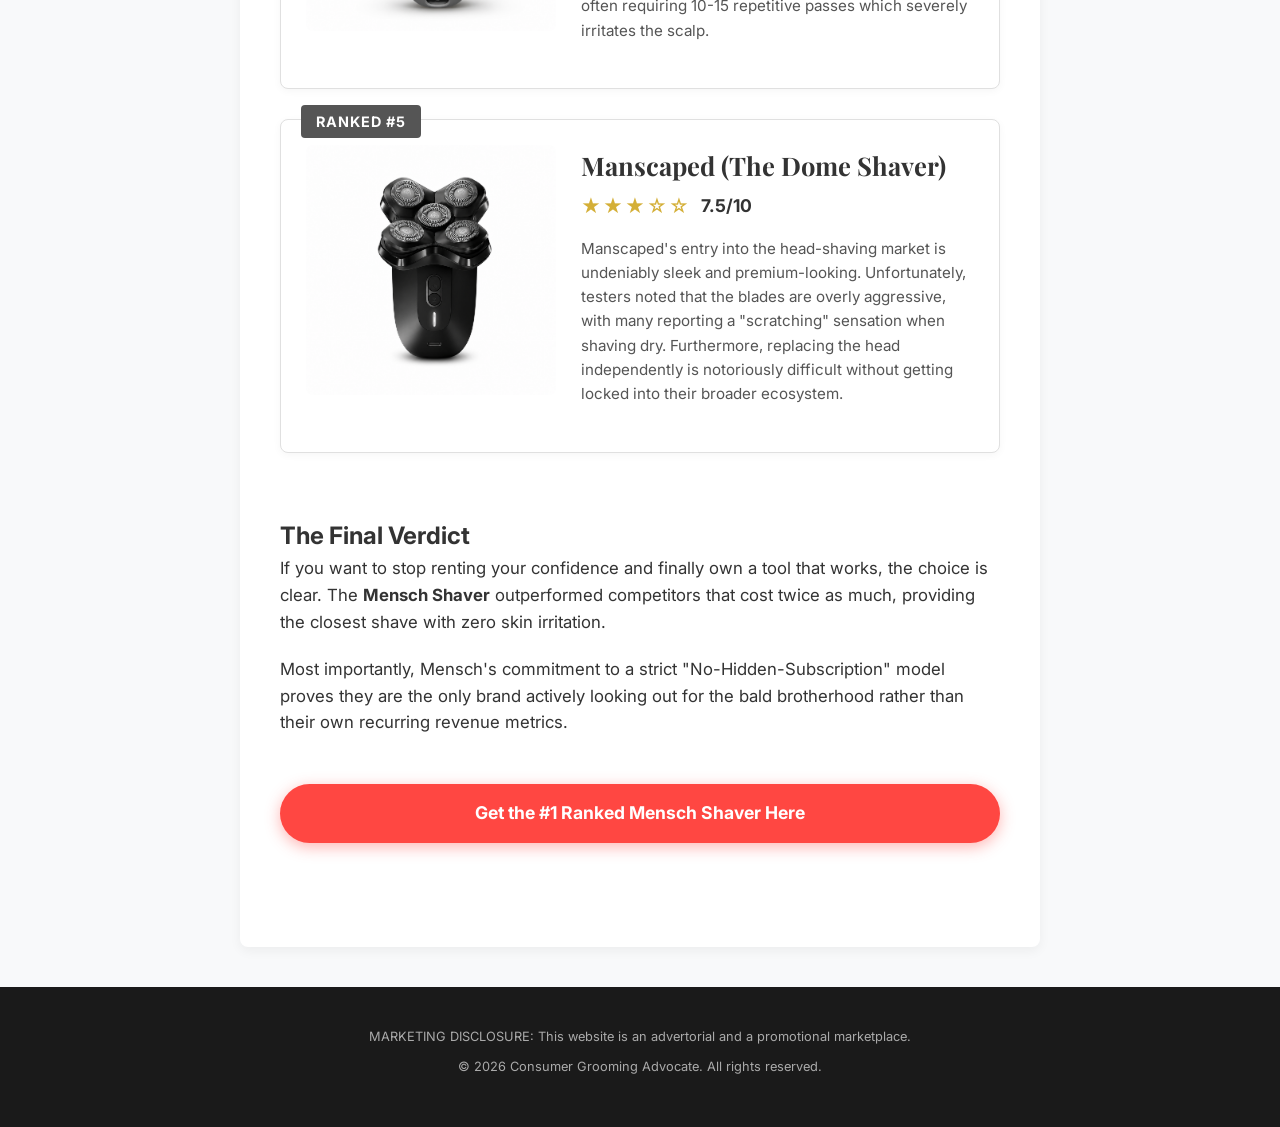
==== commit 6b5d3388: "Add files via upload" ====
--- a/v4/index.html
+++ b/v4/index.html
@@ -200,7 +200,7 @@
 
     <footer class="site-footer">
         <div class="container">
-            <p>MARKETING DISCLOSURE: This website is an advertorial and a promotional marketplace. The story depicted here is illustrative. We have a financial connection to the Mensch product advertised.</p>
+            <p>MARKETING DISCLOSURE: This website is an advertorial and a promotional marketplace.</p>
             <p>&copy; 2026 Consumer Grooming Advocate. All rights reserved.</p>
         </div>
     </footer>
